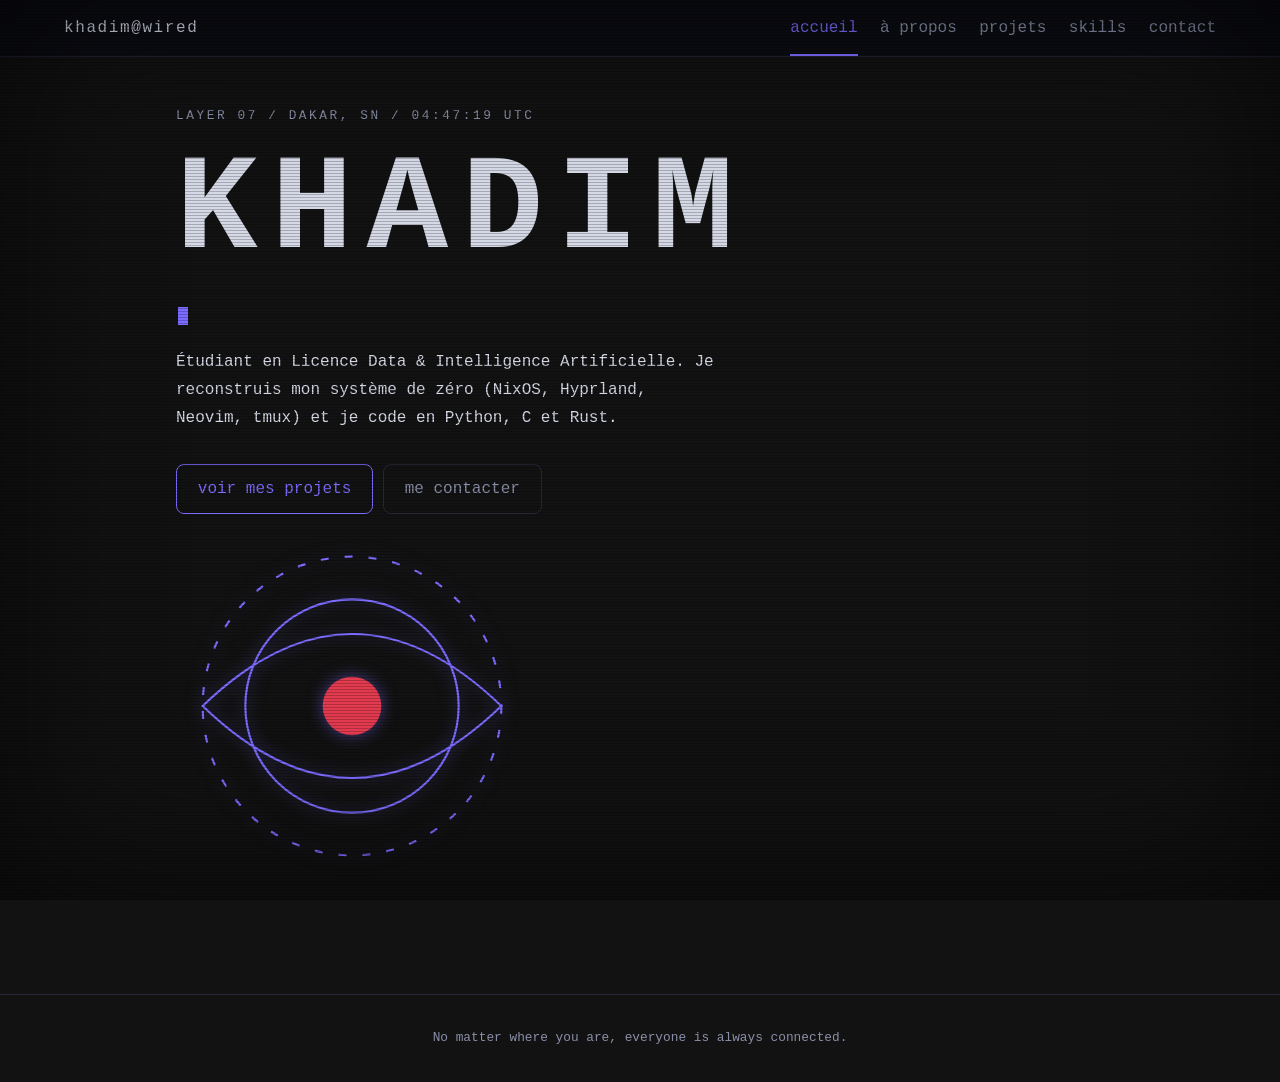
==== index.html @ f3e84186 "Updated portfolio" ====
<!doctype html>
<html lang="fr"><head><meta charset="utf-8">
<meta http-equiv="Content-Security-Policy" content="default-src 'none'; script-src 'self'; style-src 'self'; img-src 'self' https://avatars.githubusercontent.com; base-uri 'none'; form-action 'none'; object-src 'none'">
<meta name="referrer" content="no-referrer"><meta name="viewport" content="width=device-width,initial-scale=1">
<title>Accueil | Khadim</title><meta name="description" content="Portfolio de Khadim, étudiant en Data &amp; IA à Dakar.">
<link rel="stylesheet" href="css/style.css"><script src="js/app.js" defer></script></head>
<body><div class="boot" aria-hidden="true"><p>PRESENT DAY.<br>PRESENT TIME.</p></div><div class="crt" aria-hidden="true"></div>
<header><a class="logo" href="index.html">khadim@wired</a><nav aria-label="Navigation"><a href="index.html" aria-current=page>accueil</a><a href="apropos.html">à propos</a><a href="projets.html">projets</a><a href="skills.html">skills</a><a href="contact.html">contact</a></nav></header>
<main><section class="hero"><div class="hero-text">
<p class="layer">LAYER 07 / DAKAR, SN / <span id="clk">--:--:--</span> UTC</p>
<h1 class="glitch" data-text="KHADIM">KHADIM</h1>
<p class="tw"><span id="tw"></span><i class="cur"></i></p>
<p class="lead">Étudiant en Licence Data &amp; Intelligence Artificielle. Je reconstruis mon système de zéro (NixOS, Hyprland, Neovim, tmux) et je code en Python, C et Rust.</p>
<p><a class="btn" href="projets.html">voir mes projets</a> <a class="btn alt" href="contact.html">me contacter</a></p></div>
<div class="hero-art" aria-hidden="true"><svg class="eye" viewBox="0 0 120 120"><circle class="ring" cx="60" cy="60" r="56"/><circle cx="60" cy="60" r="40"/><path d="M4 60Q60 6 116 60Q60 114 4 60Z"/><circle class="pupil" cx="60" cy="60" r="11"/></svg>
<img id="lain" class="lain" src="images/lain.png" alt="" hidden></div></section></main>
<footer>No matter where you are, everyone is always connected.</footer></body></html>
---- css/style.css ----
:root{--bg:#0d0e14;--p:#171822;--bd:#262838;--fg:#d5d9e6;--dim:#8a8fa8;--ac:#7c6cff;--r:#e23a4e;color-scheme:dark;font-family:ui-monospace,"JetBrains Mono",Menlo,Consolas,monospace}
*{box-sizing:border-box;margin:0}
html{scroll-behavior:smooth}
body{background:var(--bg) linear-gradient(rgba(124,108,255,.06) 1px,transparent 1px),linear-gradient(90deg,rgba(124,108,255,.06) 1px,transparent 1px);background-size:100% 100%,48px 48px,48px 48px;color:var(--fg);line-height:1.75;overflow-x:hidden;animation:grid 16s linear infinite}
@keyframes grid{to{background-position:0 0,0 48px,48px 0}}
a{color:var(--ac);text-underline-offset:3px}
a:focus-visible,.btn:focus-visible,input:focus-visible,textarea:focus-visible{outline:2px solid var(--r);outline-offset:3px}
::selection{background:var(--r);color:#000}
.crt{position:fixed;inset:0;pointer-events:none;z-index:50;background:repeating-linear-gradient(0deg,rgba(0,0,0,.22) 0 1px,transparent 1px 3px);box-shadow:inset 0 0 160px rgba(0,0,0,.6);animation:flick 6s infinite}
@keyframes flick{0%,100%{opacity:1}47%{opacity:.92}48%{opacity:1}50%{opacity:.85}51%{opacity:1}}
.boot{position:fixed;inset:0;z-index:100;display:grid;place-items:center;background:#000;color:var(--ac);letter-spacing:.5em;text-align:center;pointer-events:none;animation:boot 2.6s forwards}
.boot p{animation:bt .5s steps(2) 4}
@keyframes bt{50%{opacity:.35}}
@keyframes boot{0%,75%{opacity:1}100%{opacity:0;visibility:hidden}}
header{position:sticky;top:0;z-index:20;display:flex;flex-wrap:wrap;justify-content:space-between;gap:.4rem 1.5rem;padding:.9rem clamp(1rem,5vw,4rem) 0;background:rgba(13,14,20,.9);border-bottom:1px solid var(--bd);backdrop-filter:blur(6px)}
.logo{color:var(--fg);text-decoration:none;letter-spacing:.1em;padding-bottom:.7rem}
nav{display:flex;flex-wrap:wrap;gap:1.4rem}
nav a{color:var(--dim);text-decoration:none;padding-bottom:.7rem;border-bottom:2px solid transparent;transition:color .2s,border-color .2s}
nav a:hover{color:var(--fg)}
nav a[aria-current]{color:var(--ac);border-color:var(--ac)}
main{max-width:64rem;margin:auto;padding:3rem clamp(1rem,5vw,3rem) 1rem}
.eb{color:var(--ac);font-size:.75rem;font-weight:700;letter-spacing:.18em}
h1{font-size:clamp(1.6rem,4vw,2.3rem);margin:.4rem 0 2rem;line-height:1.2}
h1 small{display:block;margin-top:.4rem;font-size:.75rem;font-weight:400;color:var(--dim)}
section{max-width:46rem;margin-bottom:3rem}
h2{font-size:1rem;font-weight:400;letter-spacing:.14em;color:var(--ac);margin-bottom:1rem;padding-bottom:.5rem;border-bottom:1px solid var(--bd)}
h3{font-size:.9rem;font-weight:400;color:var(--r);margin:1.5rem 0 .6rem;letter-spacing:.1em}
.goals{padding-left:1.2rem}.goals li{margin:.4rem 0}.goals li::marker{color:var(--ac)}
.hero{display:flex;flex-wrap:wrap;align-items:center;justify-content:space-between;gap:2rem;min-height:calc(100vh - 9rem);max-width:none}
.hero-text{flex:1 1 24rem}
.layer{color:var(--dim);font-size:.8rem;letter-spacing:.2em;margin-bottom:1rem}
.glitch{position:relative;display:inline-block;font-size:clamp(3.2rem,13vw,8.5rem);font-weight:700;letter-spacing:.1em;line-height:1;margin:0;animation:jit 7s infinite steps(1)}
.glitch::before,.glitch::after{content:attr(data-text);position:absolute;inset:0;clip-path:inset(0 0 100% 0)}
.glitch::before{color:var(--r);animation:g1 3.4s infinite steps(1)}
.glitch::after{color:var(--ac);animation:g2 3.4s infinite steps(1)}
@keyframes g1{0%,88%,100%{clip-path:inset(0 0 100% 0)}90%{clip-path:inset(15% 0 60% 0);transform:translateX(-7px)}94%{clip-path:inset(65% 0 8% 0);transform:translateX(6px)}97%{clip-path:inset(40% 0 40% 0);transform:translateX(-3px)}}
@keyframes g2{0%,89%,100%{clip-path:inset(0 0 100% 0)}91%{clip-path:inset(55% 0 20% 0);transform:translateX(7px)}95%{clip-path:inset(5% 0 75% 0);transform:translateX(-6px)}}
@keyframes jit{0%,93%,100%{transform:none}94%{transform:skewX(8deg)}95%{transform:skewX(-6deg) translateX(3px)}96%{transform:none}}
.tw{margin:1.4rem 0 1rem;min-height:1.8em;color:var(--ac);font-size:1.05rem}
.cur{display:inline-block;width:.6em;height:1.1em;margin-left:2px;background:var(--ac);vertical-align:text-bottom;animation:blink 1s steps(1) infinite}
@keyframes blink{50%{opacity:0}}
.lead{max-width:34rem;margin-bottom:2rem}
.btn{display:inline-block;padding:.65rem 1.3rem;border:1px solid var(--ac);border-radius:8px;background:transparent;color:var(--ac);font:inherit;text-decoration:none;cursor:pointer;transition:background .2s,color .2s,box-shadow .2s}
.btn:hover{background:var(--ac);color:#fff;box-shadow:0 0 24px rgba(124,108,255,.5)}
.btn.alt{border-color:var(--bd);color:var(--dim)}
.hero-art{position:relative;flex:0 1 22rem;display:grid;place-items:center}
.eye{width:min(20rem,70vw);fill:none;stroke:var(--ac);stroke-width:.8;filter:drop-shadow(0 0 8px rgba(124,108,255,.5))}
.eye .ring{stroke-dasharray:3 6;transform-origin:60px 60px;animation:spin 30s linear infinite}
.eye .pupil{fill:var(--r);stroke:none;transform-origin:60px 60px;animation:look 6s ease-in-out infinite}
@keyframes spin{to{transform:rotate(360deg)}}
@keyframes look{0%,100%{transform:none}30%{transform:translate(9px,-3px) scale(.8)}60%{transform:translate(-8px,2px) scale(1.15)}}
.lain{position:absolute;max-width:100%;max-height:26rem;mix-blend-mode:screen;opacity:.9;animation:jit 5s infinite steps(1)}
.lain[hidden]{display:none}
table{width:100%;border-collapse:collapse}
th,td{text-align:left;vertical-align:top;padding:.45rem .8rem .45rem 0;border-bottom:1px solid var(--bd)}
th{width:9rem;color:var(--dim);font-weight:400}
.threat td:nth-child(2){color:var(--r);letter-spacing:.1em;white-space:nowrap}
.threat td:last-child{color:var(--dim)}
.grid{display:grid;grid-template-columns:repeat(auto-fill,minmax(17rem,1fr));gap:1rem;margin-bottom:1.5rem}
.card{display:flex;flex-direction:column;gap:.5rem;padding:1.1rem;border:1px solid var(--bd);border-radius:12px;background:var(--p);color:var(--fg);text-decoration:none;transition:border-color .2s,transform .2s,box-shadow .2s}
.card:hover,.card:focus-visible{border-color:var(--ac);transform:translateY(-3px);box-shadow:0 8px 24px rgba(124,108,255,.25)}
.card h3{margin:0;color:var(--ac);letter-spacing:.04em;word-break:break-word}
.card p{color:var(--dim);font-size:.9rem;flex:1}
.meta{display:flex;justify-content:space-between;gap:1rem;font-size:.8rem;color:var(--dim)}
.chips{display:flex;flex-wrap:wrap;gap:.6rem;list-style:none;padding:0}
.chips li{padding:.25rem .85rem;border:1px solid var(--bd);border-radius:999px;background:var(--p);transition:border-color .2s,color .2s}
.chips li:hover{border-color:var(--ac);color:var(--ac)}
.cvimg{display:block;max-width:100%;margin-top:1rem;border:1px solid var(--bd);border-radius:12px}
.two{display:grid;grid-template-columns:minmax(0,3fr) minmax(0,2fr);gap:3rem;align-items:start}
form{display:grid;gap:1.1rem}
.row{display:grid;grid-template-columns:1fr 1fr;gap:1rem}
label{display:grid;gap:.4rem;color:var(--dim);font-size:.78rem;font-weight:700;letter-spacing:.08em;text-transform:uppercase}
input,textarea{width:100%;padding:.8rem 1rem;border:1px solid var(--bd);border-radius:12px;background:var(--p);color:var(--fg);font:inherit;font-size:.95rem;text-transform:none;letter-spacing:0;font-weight:400;resize:vertical}
input:focus,textarea:focus{border-color:var(--ac);outline:none;box-shadow:0 0 0 3px rgba(124,108,255,.25)}
form .btn{justify-self:start}
#msg{min-height:1.5em;font-size:.9rem;color:var(--dim)}#msg.err{color:var(--r)}
.links{list-style:none;padding:0}
.links li{display:flex;gap:1rem;padding:.7rem 0;border-bottom:1px solid var(--bd);flex-wrap:wrap}
.links span{width:5.5rem;color:var(--dim)}
footer{margin-top:4rem;padding:2rem 1rem;text-align:center;color:var(--dim);font-size:.8rem;border-top:1px solid var(--bd)}
@media(max-width:46rem){.two{grid-template-columns:1fr}.row{grid-template-columns:1fr}th{width:6.5rem}}
@media(prefers-reduced-motion:reduce){*,::before,::after{animation:none!important;transition:none!important}.boot{display:none}html{scroll-behavior:auto}}
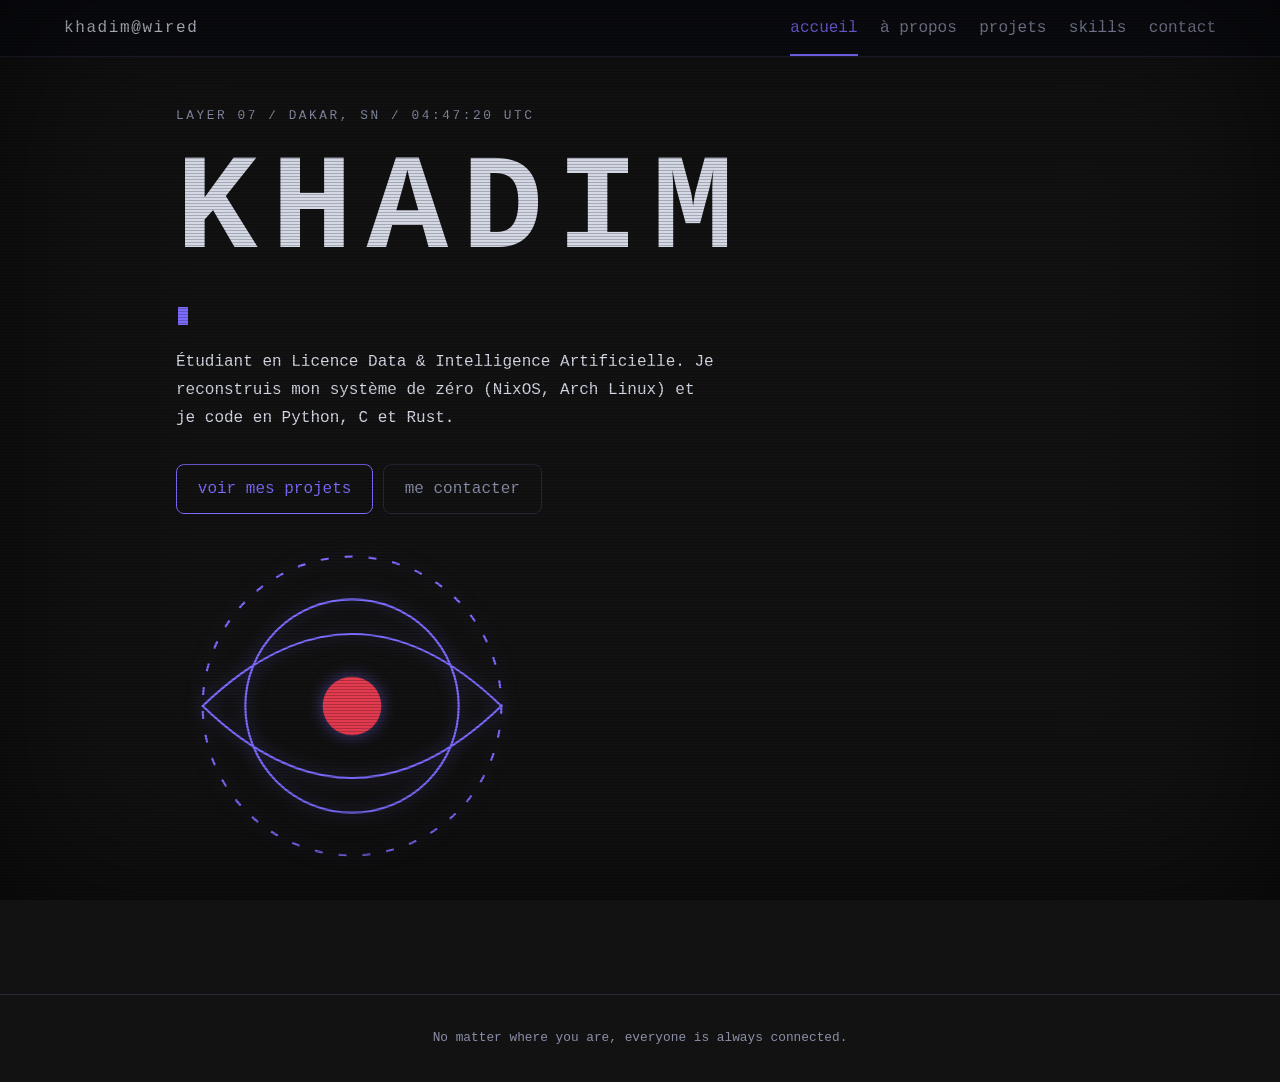
==== commit 454b31f5: "Updated portfolio again" ====
--- a/index.html
+++ b/index.html
@@ -10,7 +10,7 @@
 <p class="layer">LAYER 07 / DAKAR, SN / <span id="clk">--:--:--</span> UTC</p>
 <h1 class="glitch" data-text="KHADIM">KHADIM</h1>
 <p class="tw"><span id="tw"></span><i class="cur"></i></p>
-<p class="lead">Étudiant en Licence Data &amp; Intelligence Artificielle. Je reconstruis mon système de zéro (NixOS, Hyprland, Neovim, tmux) et je code en Python, C et Rust.</p>
+<p class="lead">Étudiant en Licence Data &amp; Intelligence Artificielle. Je reconstruis mon système de zéro (NixOS, Arch Linux) et je code en Python, C et Rust.</p>
 <p><a class="btn" href="projets.html">voir mes projets</a> <a class="btn alt" href="contact.html">me contacter</a></p></div>
 <div class="hero-art" aria-hidden="true"><svg class="eye" viewBox="0 0 120 120"><circle class="ring" cx="60" cy="60" r="56"/><circle cx="60" cy="60" r="40"/><path d="M4 60Q60 6 116 60Q60 114 4 60Z"/><circle class="pupil" cx="60" cy="60" r="11"/></svg>
 <img id="lain" class="lain" src="images/lain.png" alt="" hidden></div></section></main>
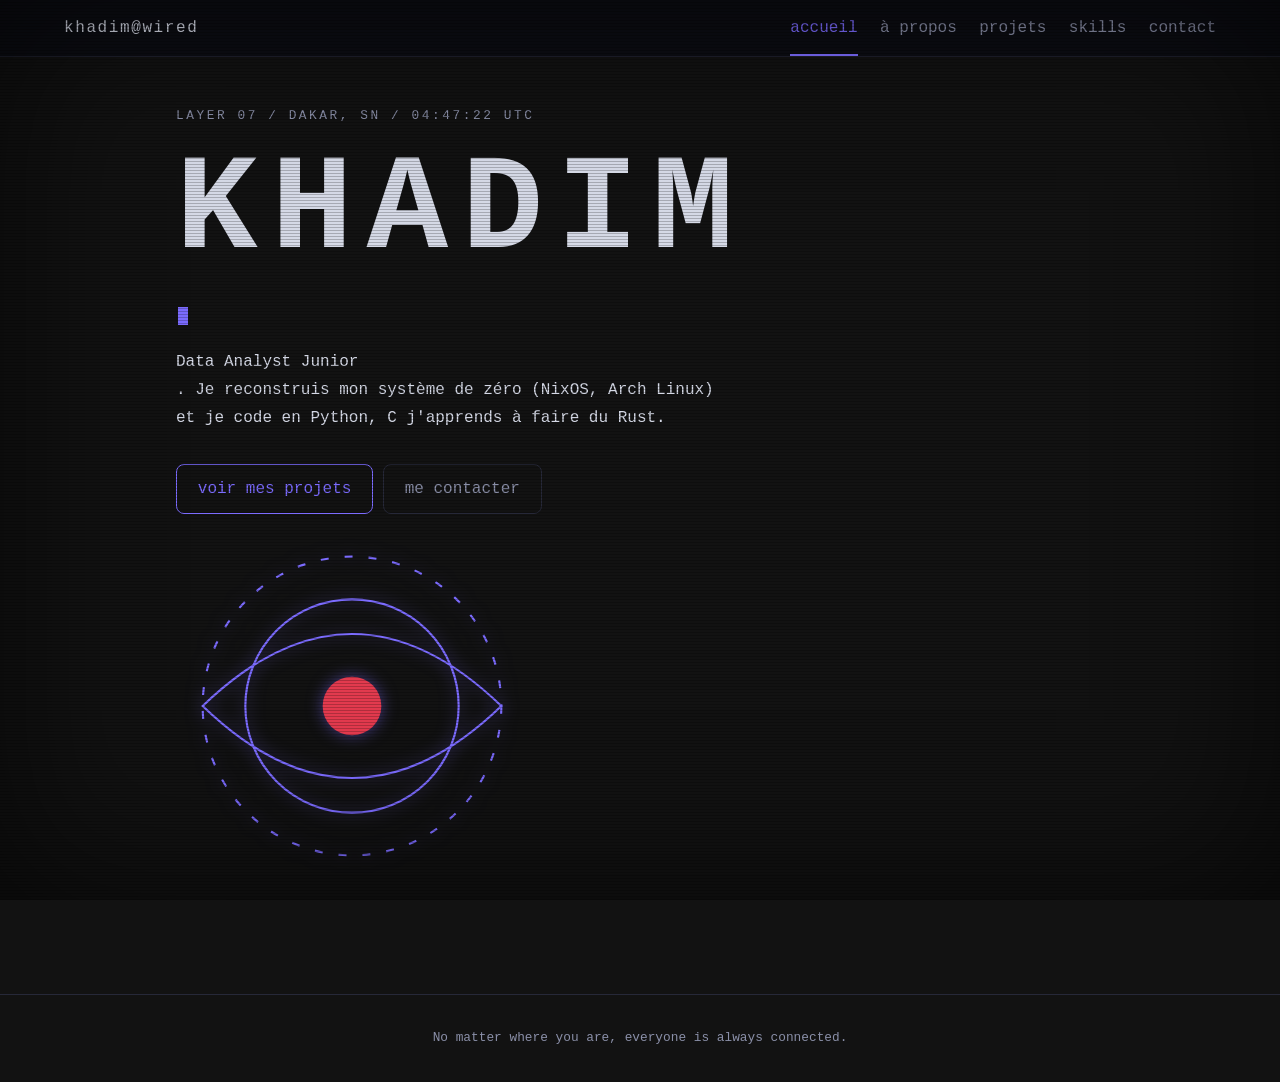
==== commit 0ac07004: "Updated portfolio again" ====
--- a/index.html
+++ b/index.html
@@ -1,17 +1,71 @@
 <!doctype html>
-<html lang="fr"><head><meta charset="utf-8">
-<meta http-equiv="Content-Security-Policy" content="default-src 'none'; script-src 'self'; style-src 'self'; img-src 'self' https://avatars.githubusercontent.com; base-uri 'none'; form-action 'none'; object-src 'none'">
-<meta name="referrer" content="no-referrer"><meta name="viewport" content="width=device-width,initial-scale=1">
-<title>Accueil | Khadim</title><meta name="description" content="Portfolio de Khadim, étudiant en Data &amp; IA à Dakar.">
-<link rel="stylesheet" href="css/style.css"><script src="js/app.js" defer></script></head>
-<body><div class="boot" aria-hidden="true"><p>PRESENT DAY.<br>PRESENT TIME.</p></div><div class="crt" aria-hidden="true"></div>
-<header><a class="logo" href="index.html">khadim@wired</a><nav aria-label="Navigation"><a href="index.html" aria-current=page>accueil</a><a href="apropos.html">à propos</a><a href="projets.html">projets</a><a href="skills.html">skills</a><a href="contact.html">contact</a></nav></header>
-<main><section class="hero"><div class="hero-text">
-<p class="layer">LAYER 07 / DAKAR, SN / <span id="clk">--:--:--</span> UTC</p>
-<h1 class="glitch" data-text="KHADIM">KHADIM</h1>
-<p class="tw"><span id="tw"></span><i class="cur"></i></p>
-<p class="lead">Étudiant en Licence Data &amp; Intelligence Artificielle. Je reconstruis mon système de zéro (NixOS, Arch Linux) et je code en Python, C et Rust.</p>
-<p><a class="btn" href="projets.html">voir mes projets</a> <a class="btn alt" href="contact.html">me contacter</a></p></div>
-<div class="hero-art" aria-hidden="true"><svg class="eye" viewBox="0 0 120 120"><circle class="ring" cx="60" cy="60" r="56"/><circle cx="60" cy="60" r="40"/><path d="M4 60Q60 6 116 60Q60 114 4 60Z"/><circle class="pupil" cx="60" cy="60" r="11"/></svg>
-<img id="lain" class="lain" src="images/lain.png" alt="" hidden></div></section></main>
-<footer>No matter where you are, everyone is always connected.</footer></body></html>+<html lang="fr">
+    <head>
+        <meta charset="utf-8" />
+        <meta
+            http-equiv="Content-Security-Policy"
+            content="default-src 'none'; script-src 'self'; style-src 'self'; img-src 'self' https://avatars.githubusercontent.com; base-uri 'none'; form-action 'none'; object-src 'none'"
+        />
+        <meta name="referrer" content="no-referrer" />
+        <meta name="viewport" content="width=device-width,initial-scale=1" />
+        <title>Accueil | Khadim</title>
+        <meta
+            name="description"
+            content="Portfolio de Khadim, Data Analyst Junior à Dakar."
+        />
+        <link rel="stylesheet" href="css/style.css" />
+        <script src="js/app.js" defer></script>
+    </head>
+    <body>
+        <div class="boot" aria-hidden="true">
+            <p>PRESENT DAY.<br />PRESENT TIME.</p>
+        </div>
+        <div class="crt" aria-hidden="true"></div>
+        <header>
+            <a class="logo" href="index.html">khadim@wired</a>
+            <nav aria-label="Navigation">
+                <a href="index.html" aria-current="page">accueil</a
+                ><a href="apropos.html">à propos</a
+                ><a href="projets.html">projets</a
+                ><a href="skills.html">skills</a
+                ><a href="contact.html">contact</a>
+            </nav>
+        </header>
+        <main>
+            <section class="hero">
+                <div class="hero-text">
+                    <p class="layer">
+                        LAYER 07 / DAKAR, SN /
+                        <span id="clk">--:--:--</span> UTC
+                    </p>
+                    <h1 class="glitch" data-text="KHADIM">KHADIM</h1>
+                    <p class="tw"><span id="tw"></span><i class="cur"></i></p>
+                    <p class="lead">
+                        Data Analyst Junior <br>. Je reconstruis mon système de zéro (NixOS,
+                        Arch Linux) et je code en Python, C j'apprends à faire du Rust.
+                    </p>
+                    <p>
+                        <a class="btn" href="projets.html">voir mes projets</a>
+                        <a class="btn alt" href="contact.html">me contacter</a>
+                    </p>
+                </div>
+                <div class="hero-art" aria-hidden="true">
+                    <svg class="eye" viewBox="0 0 120 120">
+                        <circle class="ring" cx="60" cy="60" r="56" />
+                        <circle cx="60" cy="60" r="40" />
+                        <path d="M4 60Q60 6 116 60Q60 114 4 60Z" />
+                        <circle class="pupil" cx="60" cy="60" r="11" />
+                    </svg>
+                    <img
+                        id="lain"
+                        class="lain"
+                        src="images/lain.png"
+                        alt=""
+                        hidden
+                    />
+                </div>
+            </section>
+        </main>
+        <footer>No matter where you are, everyone is always connected.</footer>
+    </body>
+</html>
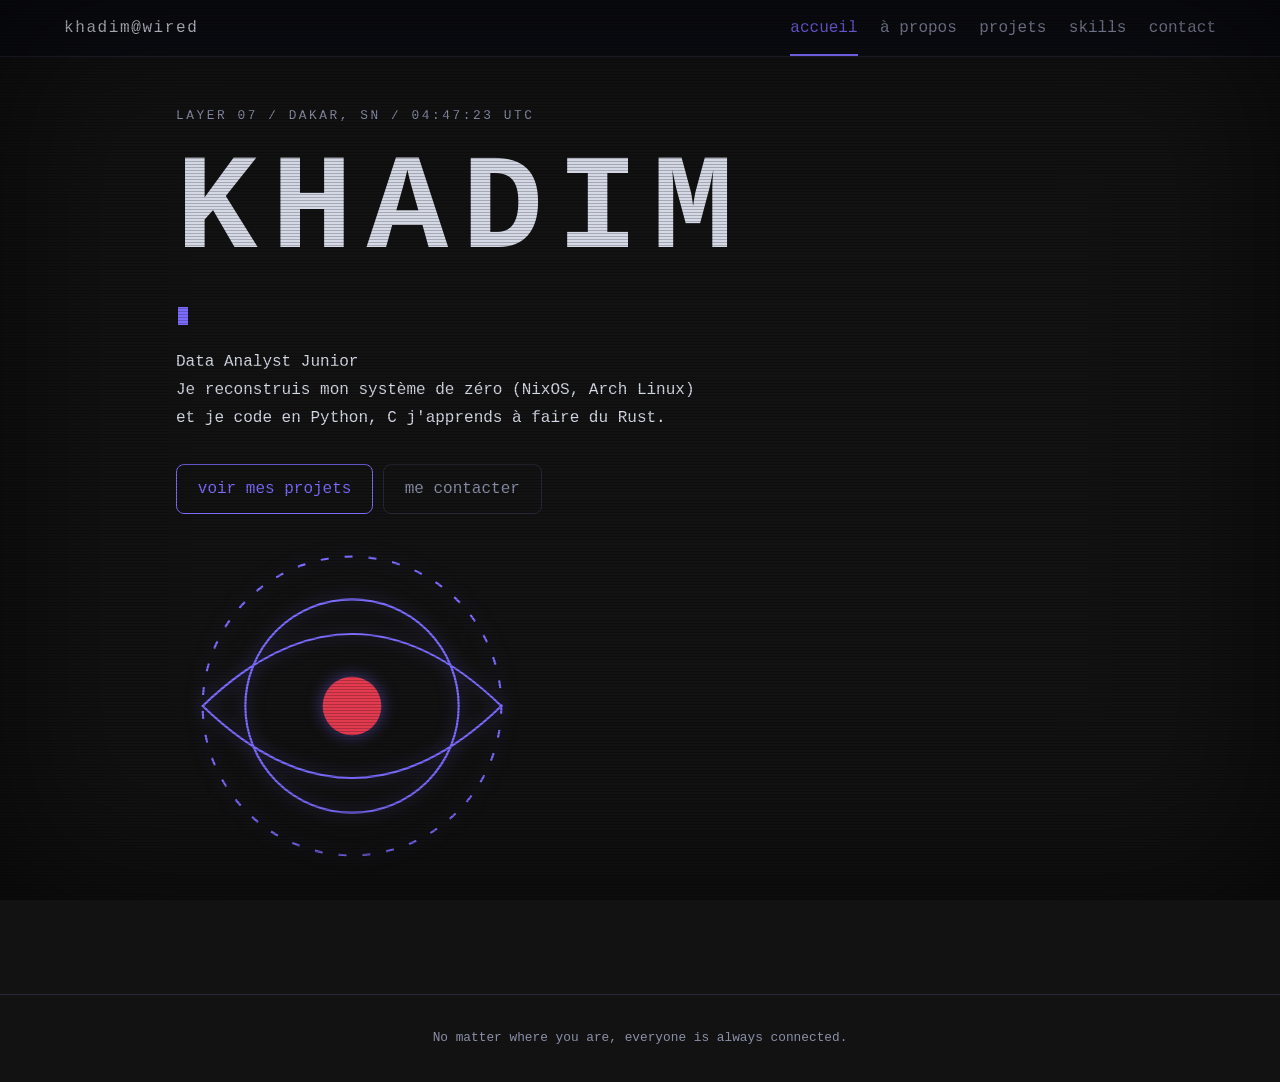
==== commit ccc2ac97: "Updated portfolio again" ====
--- a/index.html
+++ b/index.html
@@ -41,7 +41,7 @@
                     <h1 class="glitch" data-text="KHADIM">KHADIM</h1>
                     <p class="tw"><span id="tw"></span><i class="cur"></i></p>
                     <p class="lead">
-                        Data Analyst Junior <br>. Je reconstruis mon système de zéro (NixOS,
+                        Data Analyst Junior <br>Je reconstruis mon système de zéro (NixOS,
                         Arch Linux) et je code en Python, C j'apprends à faire du Rust.
                     </p>
                     <p>
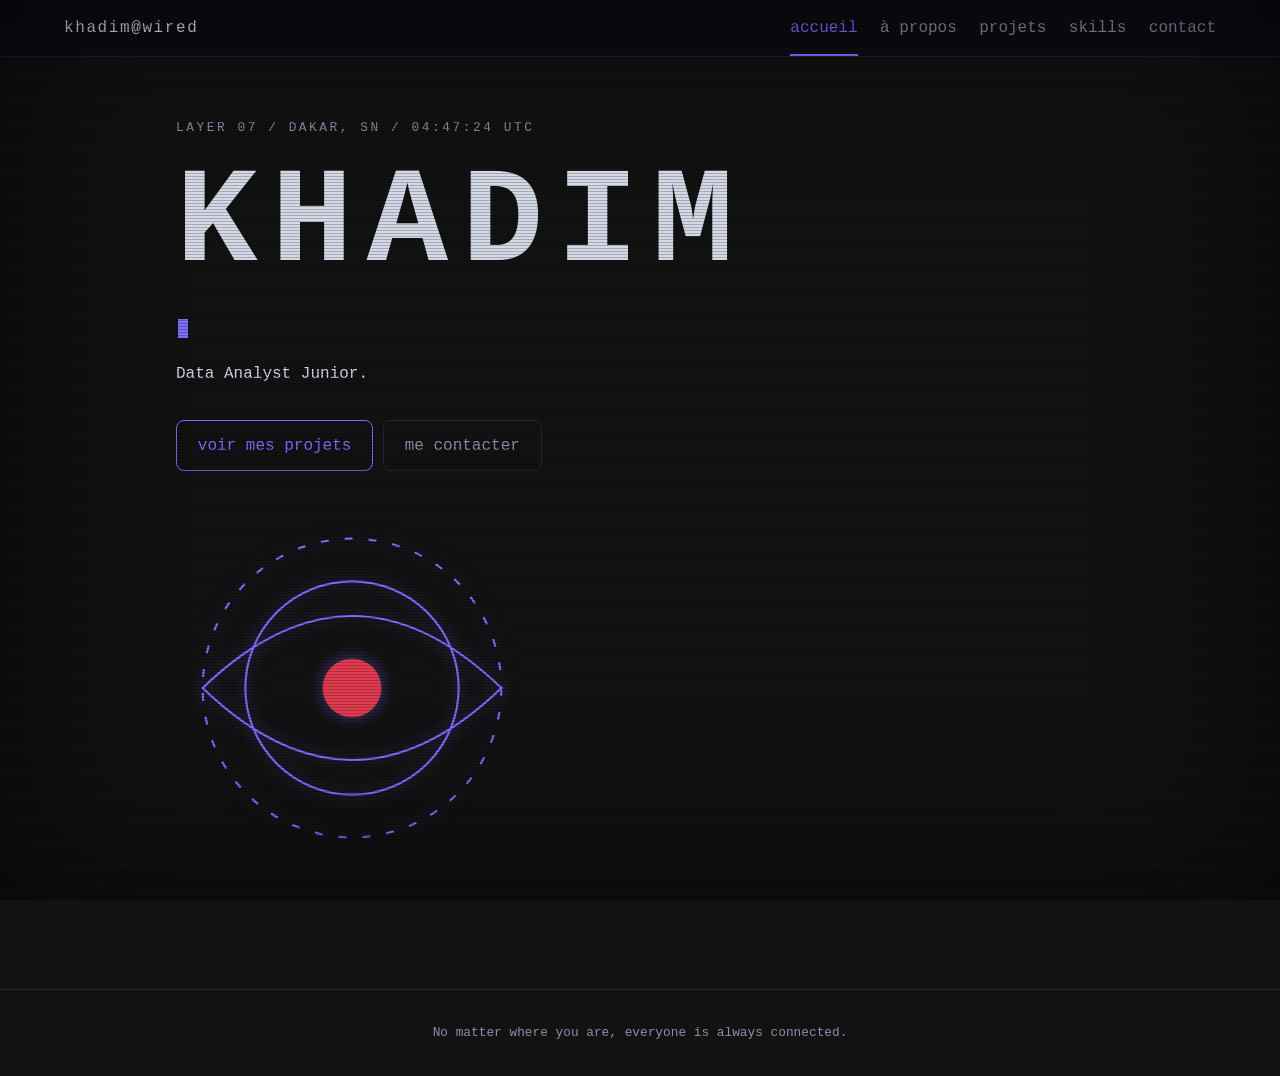
==== commit ea1d4c4c: "Added PINNED section" ====
--- a/index.html
+++ b/index.html
@@ -41,8 +41,7 @@
                     <h1 class="glitch" data-text="KHADIM">KHADIM</h1>
                     <p class="tw"><span id="tw"></span><i class="cur"></i></p>
                     <p class="lead">
-                        Data Analyst Junior <br>Je reconstruis mon système de zéro (NixOS,
-                        Arch Linux) et je code en Python, C j'apprends à faire du Rust.
+                        Data Analyst Junior. 
                     </p>
                     <p>
                         <a class="btn" href="projets.html">voir mes projets</a>
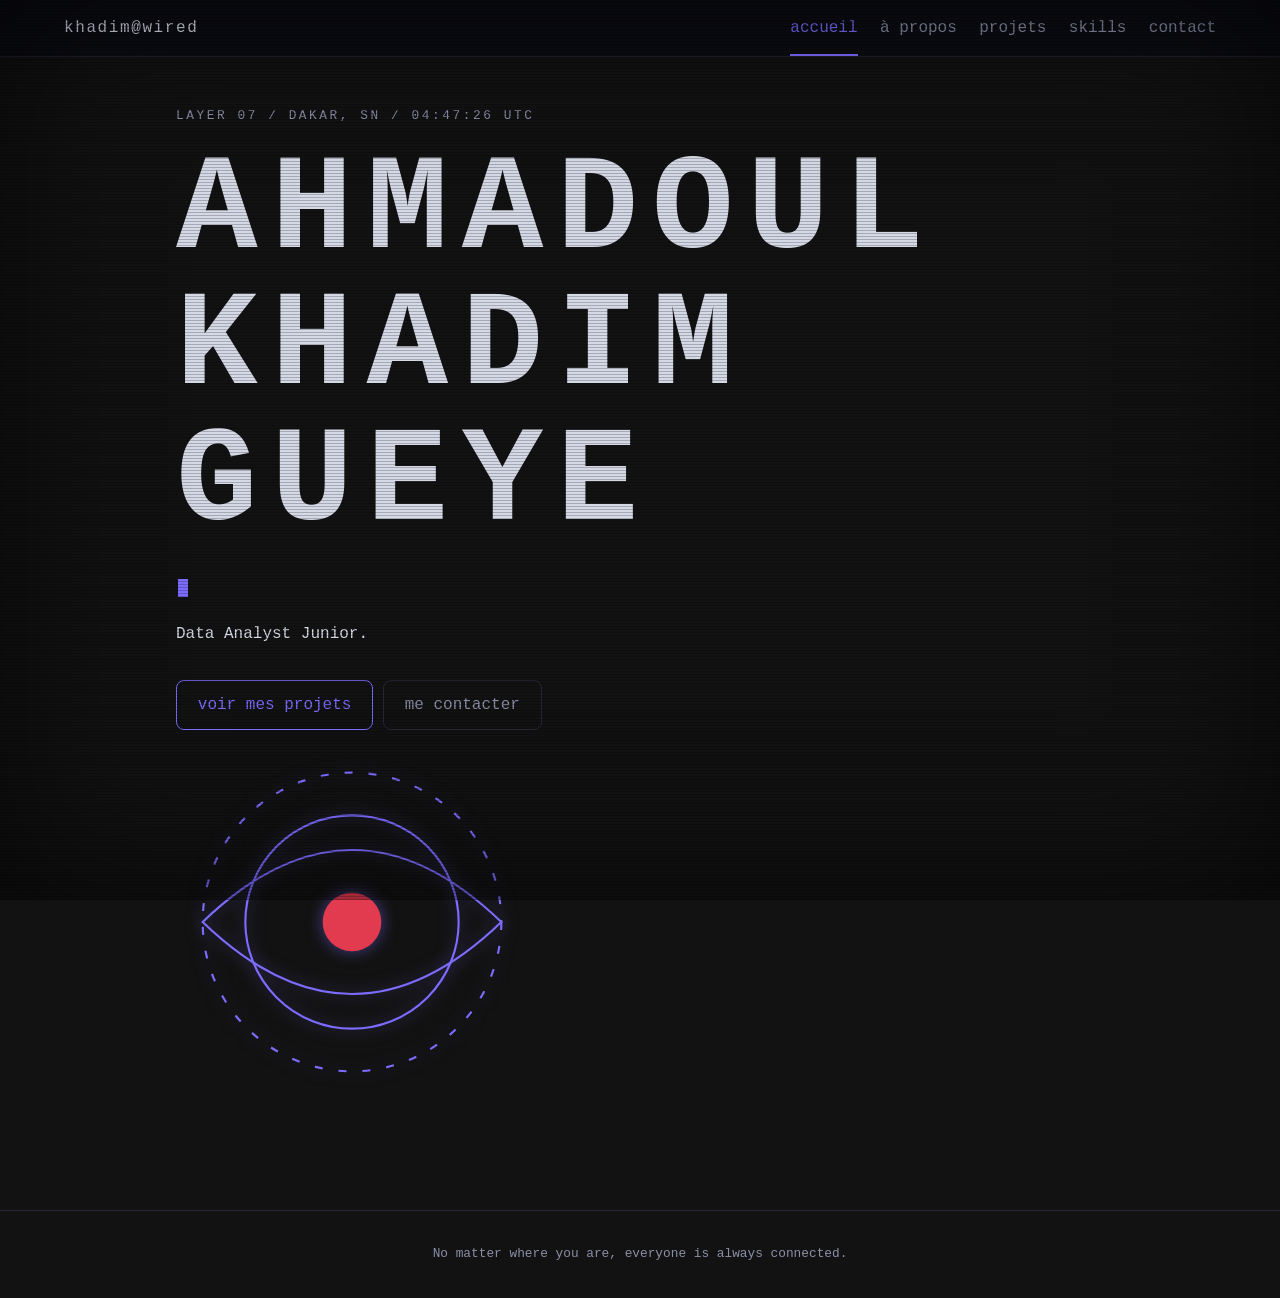
==== commit 9b7704d9: "Modified KHADIM glitch" ====
--- a/index.html
+++ b/index.html
@@ -38,7 +38,7 @@
                         LAYER 07 / DAKAR, SN /
                         <span id="clk">--:--:--</span> UTC
                     </p>
-                    <h1 class="glitch" data-text="KHADIM">KHADIM</h1>
+                    <h1 class="glitch" data-text="AHMADOUL KHADIM GUEYE">AHMADOUL KHADIM GUEYE</h1>
                     <p class="tw"><span id="tw"></span><i class="cur"></i></p>
                     <p class="lead">
                         Data Analyst Junior. 
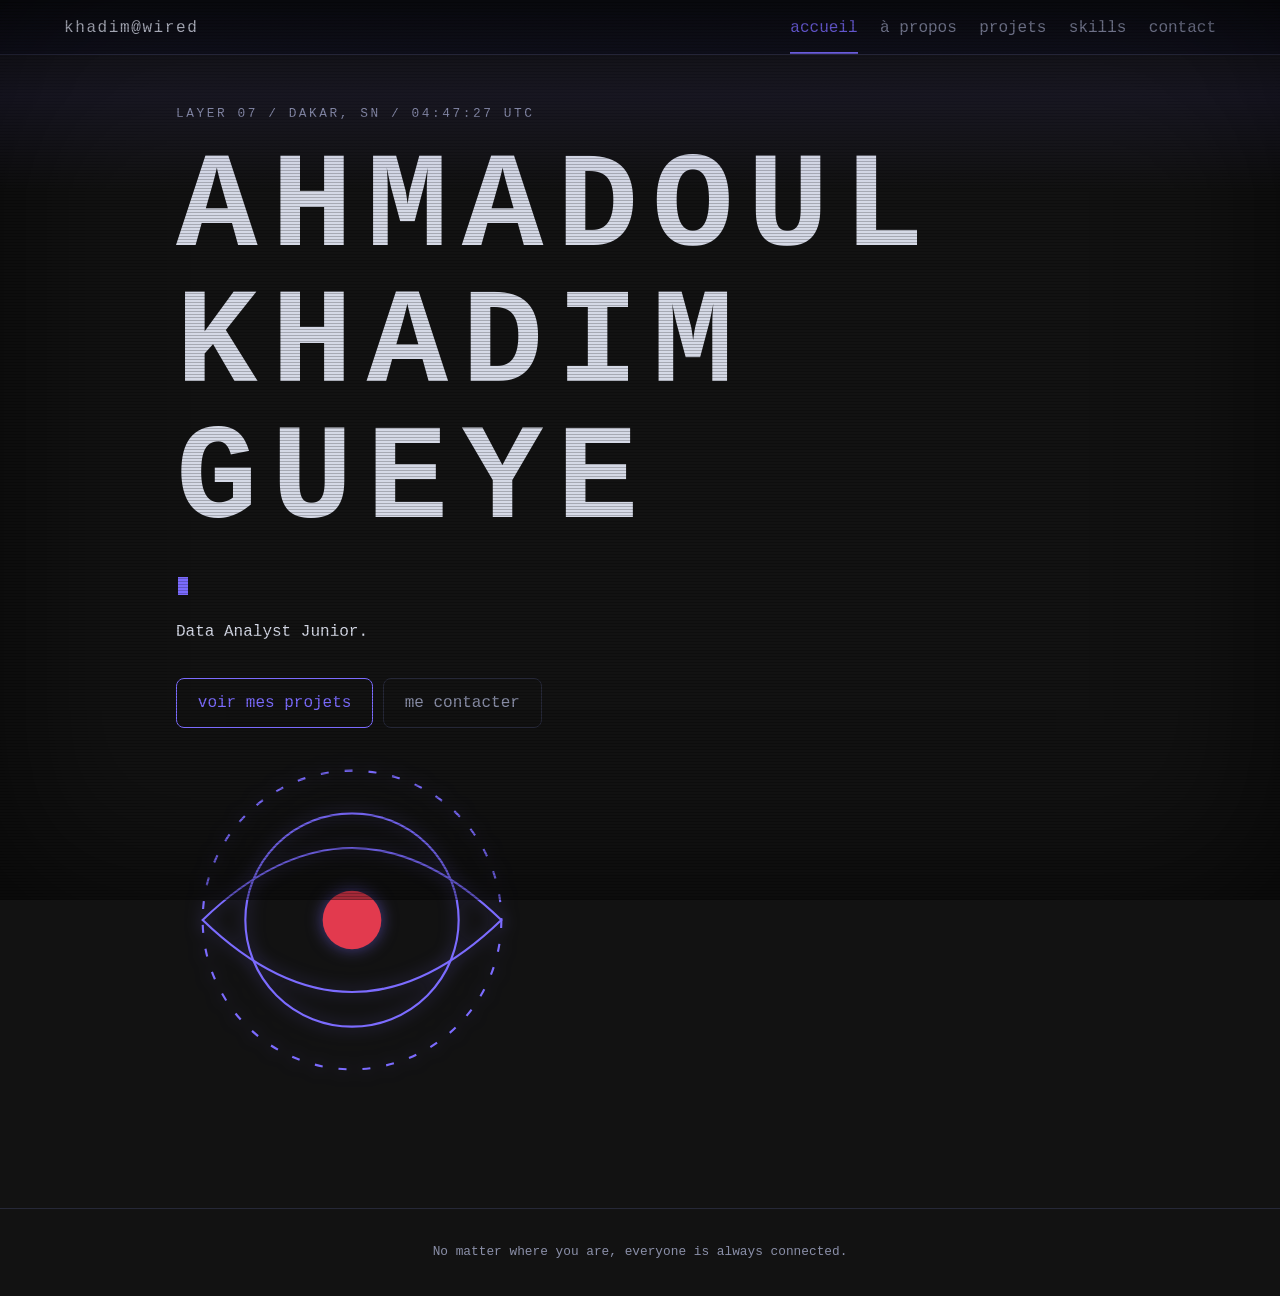
==== commit 67a68541: "Added more dynamism" ====
--- a/index.html
+++ b/index.html
@@ -41,7 +41,7 @@
                     <h1 class="glitch" data-text="AHMADOUL KHADIM GUEYE">AHMADOUL KHADIM GUEYE</h1>
                     <p class="tw"><span id="tw"></span><i class="cur"></i></p>
                     <p class="lead">
-                        Data Analyst Junior. 
+                        Data Analyst Junior.<br>
                     </p>
                     <p>
                         <a class="btn" href="projets.html">voir mes projets</a>
--- a/css/style.css
+++ b/css/style.css
@@ -7,6 +7,8 @@
 a:focus-visible,.btn:focus-visible,input:focus-visible,textarea:focus-visible{outline:2px solid var(--r);outline-offset:3px}
 ::selection{background:var(--r);color:#000}
 .crt{position:fixed;inset:0;pointer-events:none;z-index:50;background:repeating-linear-gradient(0deg,rgba(0,0,0,.22) 0 1px,transparent 1px 3px);box-shadow:inset 0 0 160px rgba(0,0,0,.6);animation:flick 6s infinite}
+.crt::after{content:'';position:absolute;inset:0 0 auto;height:12rem;background:linear-gradient(transparent,rgba(124,108,255,.07),transparent);animation:sweep 9s linear infinite}
+@keyframes sweep{from{transform:translateY(-12rem)}to{transform:translateY(100vh)}}
 @keyframes flick{0%,100%{opacity:1}47%{opacity:.92}48%{opacity:1}50%{opacity:.85}51%{opacity:1}}
 .boot{position:fixed;inset:0;z-index:100;display:grid;place-items:center;background:#000;color:var(--ac);letter-spacing:.5em;text-align:center;pointer-events:none;animation:boot 2.6s forwards}
 .boot p{animation:bt .5s steps(2) 4}
@@ -15,9 +17,9 @@
 header{position:sticky;top:0;z-index:20;display:flex;flex-wrap:wrap;justify-content:space-between;gap:.4rem 1.5rem;padding:.9rem clamp(1rem,5vw,4rem) 0;background:rgba(13,14,20,.9);border-bottom:1px solid var(--bd);backdrop-filter:blur(6px)}
 .logo{color:var(--fg);text-decoration:none;letter-spacing:.1em;padding-bottom:.7rem}
 nav{display:flex;flex-wrap:wrap;gap:1.4rem}
-nav a{color:var(--dim);text-decoration:none;padding-bottom:.7rem;border-bottom:2px solid transparent;transition:color .2s,border-color .2s}
-nav a:hover{color:var(--fg)}
-nav a[aria-current]{color:var(--ac);border-color:var(--ac)}
+nav a{color:var(--dim);text-decoration:none;padding-bottom:.7rem;background:linear-gradient(var(--ac),var(--ac)) no-repeat left bottom/0 2px;transition:color .2s,background-size .25s}
+nav a:hover{color:var(--fg);background-size:100% 2px}
+nav a[aria-current]{color:var(--ac);background-size:100% 2px}
 main{max-width:64rem;margin:auto;padding:3rem clamp(1rem,5vw,3rem) 1rem}
 .eb{color:var(--ac);font-size:.75rem;font-weight:700;letter-spacing:.18em}
 h1{font-size:clamp(1.6rem,4vw,2.3rem);margin:.4rem 0 2rem;line-height:1.2}
@@ -40,10 +42,12 @@
 .cur{display:inline-block;width:.6em;height:1.1em;margin-left:2px;background:var(--ac);vertical-align:text-bottom;animation:blink 1s steps(1) infinite}
 @keyframes blink{50%{opacity:0}}
 .lead{max-width:34rem;margin-bottom:2rem}
-.btn{display:inline-block;padding:.65rem 1.3rem;border:1px solid var(--ac);border-radius:8px;background:transparent;color:var(--ac);font:inherit;text-decoration:none;cursor:pointer;transition:background .2s,color .2s,box-shadow .2s}
-.btn:hover{background:var(--ac);color:#fff;box-shadow:0 0 24px rgba(124,108,255,.5)}
+.btn{display:inline-block;padding:.65rem 1.3rem;border:1px solid var(--ac);border-radius:8px;background:transparent;color:var(--ac);font:inherit;text-decoration:none;cursor:pointer;transition:background .2s,color .2s,box-shadow .2s,transform .15s}
+.btn:hover{background:var(--ac);color:#fff;box-shadow:0 0 24px rgba(124,108,255,.5);transform:translateY(-2px)}
+.btn:active{transform:translateY(1px) scale(.98)}
 .btn.alt{border-color:var(--bd);color:var(--dim)}
-.hero-art{position:relative;flex:0 1 22rem;display:grid;place-items:center}
+.hero-art{position:relative;flex:0 1 22rem;display:grid;place-items:center;animation:float 7s ease-in-out infinite}
+@keyframes float{50%{transform:translateY(-10px)}}
 .eye{width:min(20rem,70vw);fill:none;stroke:var(--ac);stroke-width:.8;filter:drop-shadow(0 0 8px rgba(124,108,255,.5))}
 .eye .ring{stroke-dasharray:3 6;transform-origin:60px 60px;animation:spin 30s linear infinite}
 .eye .pupil{fill:var(--r);stroke:none;transform-origin:60px 60px;animation:look 6s ease-in-out infinite}
@@ -57,14 +61,16 @@
 .threat td:nth-child(2){color:var(--r);letter-spacing:.1em;white-space:nowrap}
 .threat td:last-child{color:var(--dim)}
 .grid{display:grid;grid-template-columns:repeat(auto-fill,minmax(17rem,1fr));gap:1rem;margin-bottom:1.5rem}
-.card{display:flex;flex-direction:column;gap:.5rem;padding:1.1rem;border:1px solid var(--bd);border-radius:12px;background:var(--p);color:var(--fg);text-decoration:none;transition:border-color .2s,transform .2s,box-shadow .2s}
-.card:hover,.card:focus-visible{border-color:var(--ac);transform:translateY(-3px);box-shadow:0 8px 24px rgba(124,108,255,.25)}
+.card{display:flex;flex-direction:column;gap:.5rem;padding:1.1rem;border:1px solid var(--bd);border-radius:12px;background:var(--p);color:var(--fg);text-decoration:none;transition:border-color .2s,transform .2s,box-shadow .2s;animation:card-in .45s ease backwards}
+.card:nth-child(2){animation-delay:.06s}.card:nth-child(3){animation-delay:.12s}.card:nth-child(4){animation-delay:.18s}.card:nth-child(5){animation-delay:.24s}.card:nth-child(6){animation-delay:.3s}
+@keyframes card-in{from{opacity:0;transform:translateY(14px)}}
+.card:hover,.card:focus-visible{border-color:var(--ac);transform:translateY(-3px);box-shadow:0 8px 24px rgba(124,108,255,.25),inset 0 1px 0 rgba(124,108,255,.5)}
 .card h3{margin:0;color:var(--ac);letter-spacing:.04em;word-break:break-word}
 .card p{color:var(--dim);font-size:.9rem;flex:1}
 .meta{display:flex;justify-content:space-between;gap:1rem;font-size:.8rem;color:var(--dim)}
 .chips{display:flex;flex-wrap:wrap;gap:.6rem;list-style:none;padding:0}
-.chips li{padding:.25rem .85rem;border:1px solid var(--bd);border-radius:999px;background:var(--p);transition:border-color .2s,color .2s}
-.chips li:hover{border-color:var(--ac);color:var(--ac)}
+.chips li{padding:.25rem .85rem;border:1px solid var(--bd);border-radius:999px;background:var(--p);transition:border-color .2s,color .2s,transform .2s}
+.chips li:hover{border-color:var(--ac);color:var(--ac);transform:translateY(-2px)}
 .cvimg{display:block;max-width:100%;margin-top:1rem;border:1px solid var(--bd);border-radius:12px}
 .two{display:grid;grid-template-columns:minmax(0,3fr) minmax(0,2fr);gap:3rem;align-items:start}
 form{display:grid;gap:1.1rem}
@@ -78,5 +84,10 @@
 .links li{display:flex;gap:1rem;padding:.7rem 0;border-bottom:1px solid var(--bd);flex-wrap:wrap}
 .links span{width:5.5rem;color:var(--dim)}
 footer{margin-top:4rem;padding:2rem 1rem;text-align:center;color:var(--dim);font-size:.8rem;border-top:1px solid var(--bd)}
+/* Entrée de page + révélation au défilement (classe .reveal posée par app.js) */
+main{animation:page-in .5s ease both}
+@keyframes page-in{from{opacity:0;transform:translateY(8px)}}
+.reveal{opacity:0;transform:translateY(20px);transition:opacity .6s ease,transform .6s cubic-bezier(.2,.7,.3,1)}
+.reveal.in{opacity:1;transform:none}
 @media(max-width:46rem){.two{grid-template-columns:1fr}.row{grid-template-columns:1fr}th{width:6.5rem}}
 @media(prefers-reduced-motion:reduce){*,::before,::after{animation:none!important;transition:none!important}.boot{display:none}html{scroll-behavior:auto}}
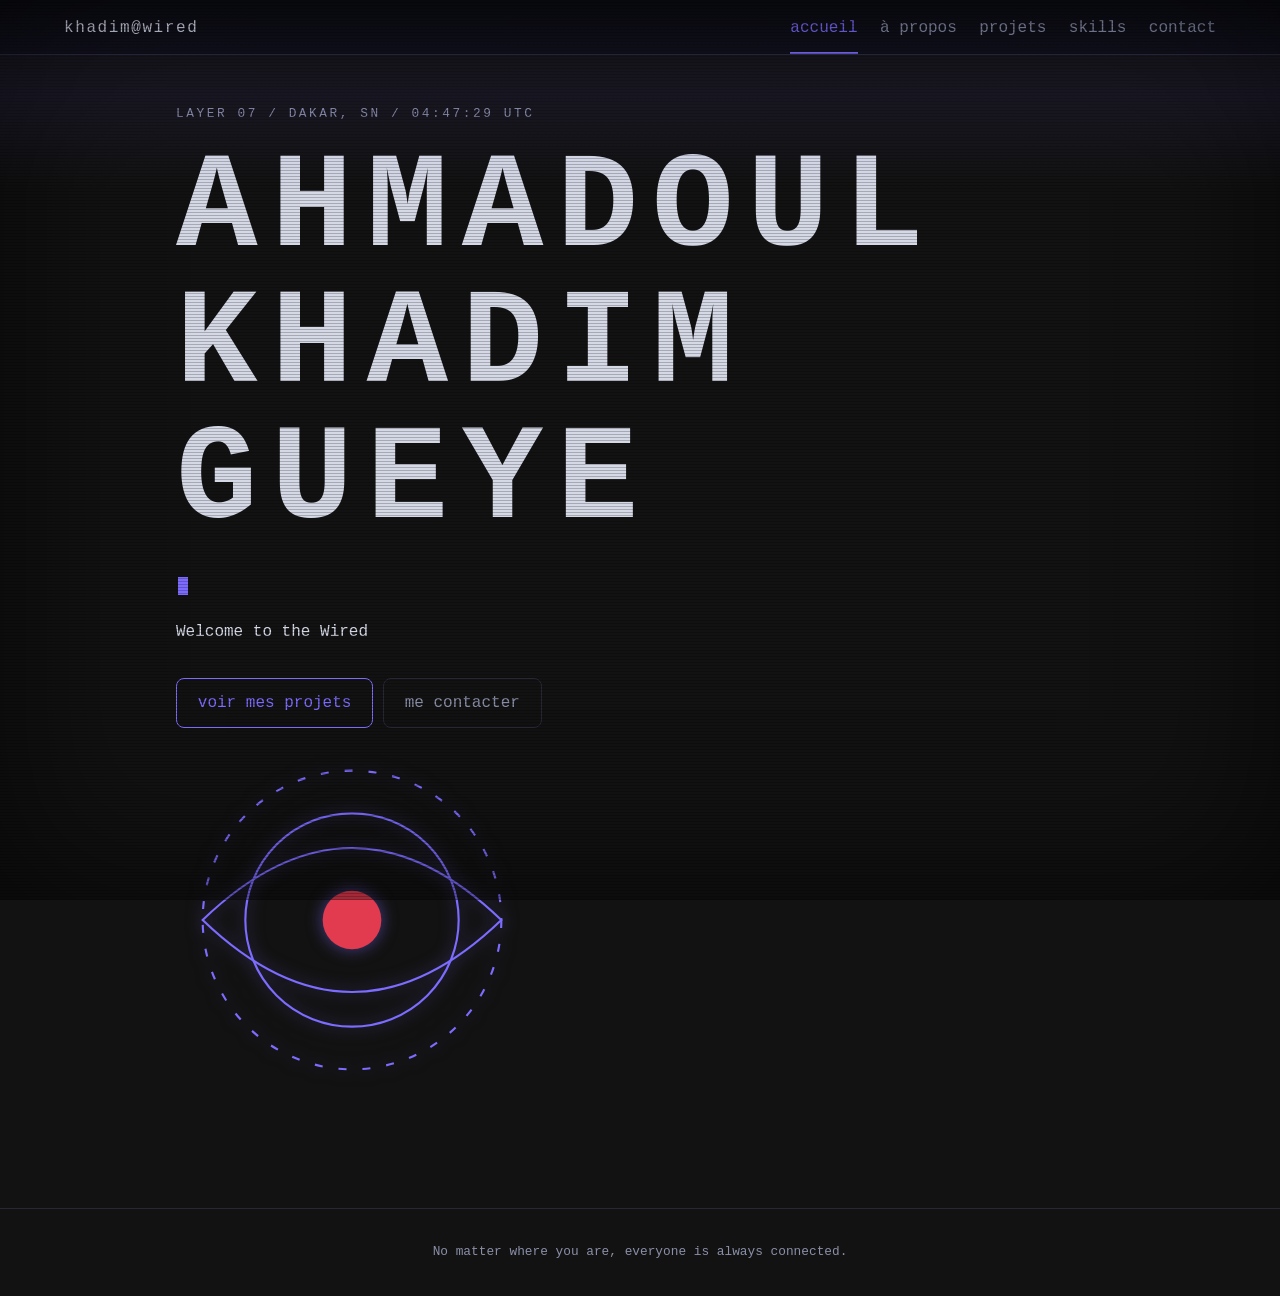
==== commit ebbfe0ec: "Corrected some errors" ====
--- a/index.html
+++ b/index.html
@@ -41,7 +41,7 @@
                     <h1 class="glitch" data-text="AHMADOUL KHADIM GUEYE">AHMADOUL KHADIM GUEYE</h1>
                     <p class="tw"><span id="tw"></span><i class="cur"></i></p>
                     <p class="lead">
-                        Data Analyst Junior.<br>
+                        Welcome to the Wired 
                     </p>
                     <p>
                         <a class="btn" href="projets.html">voir mes projets</a>
